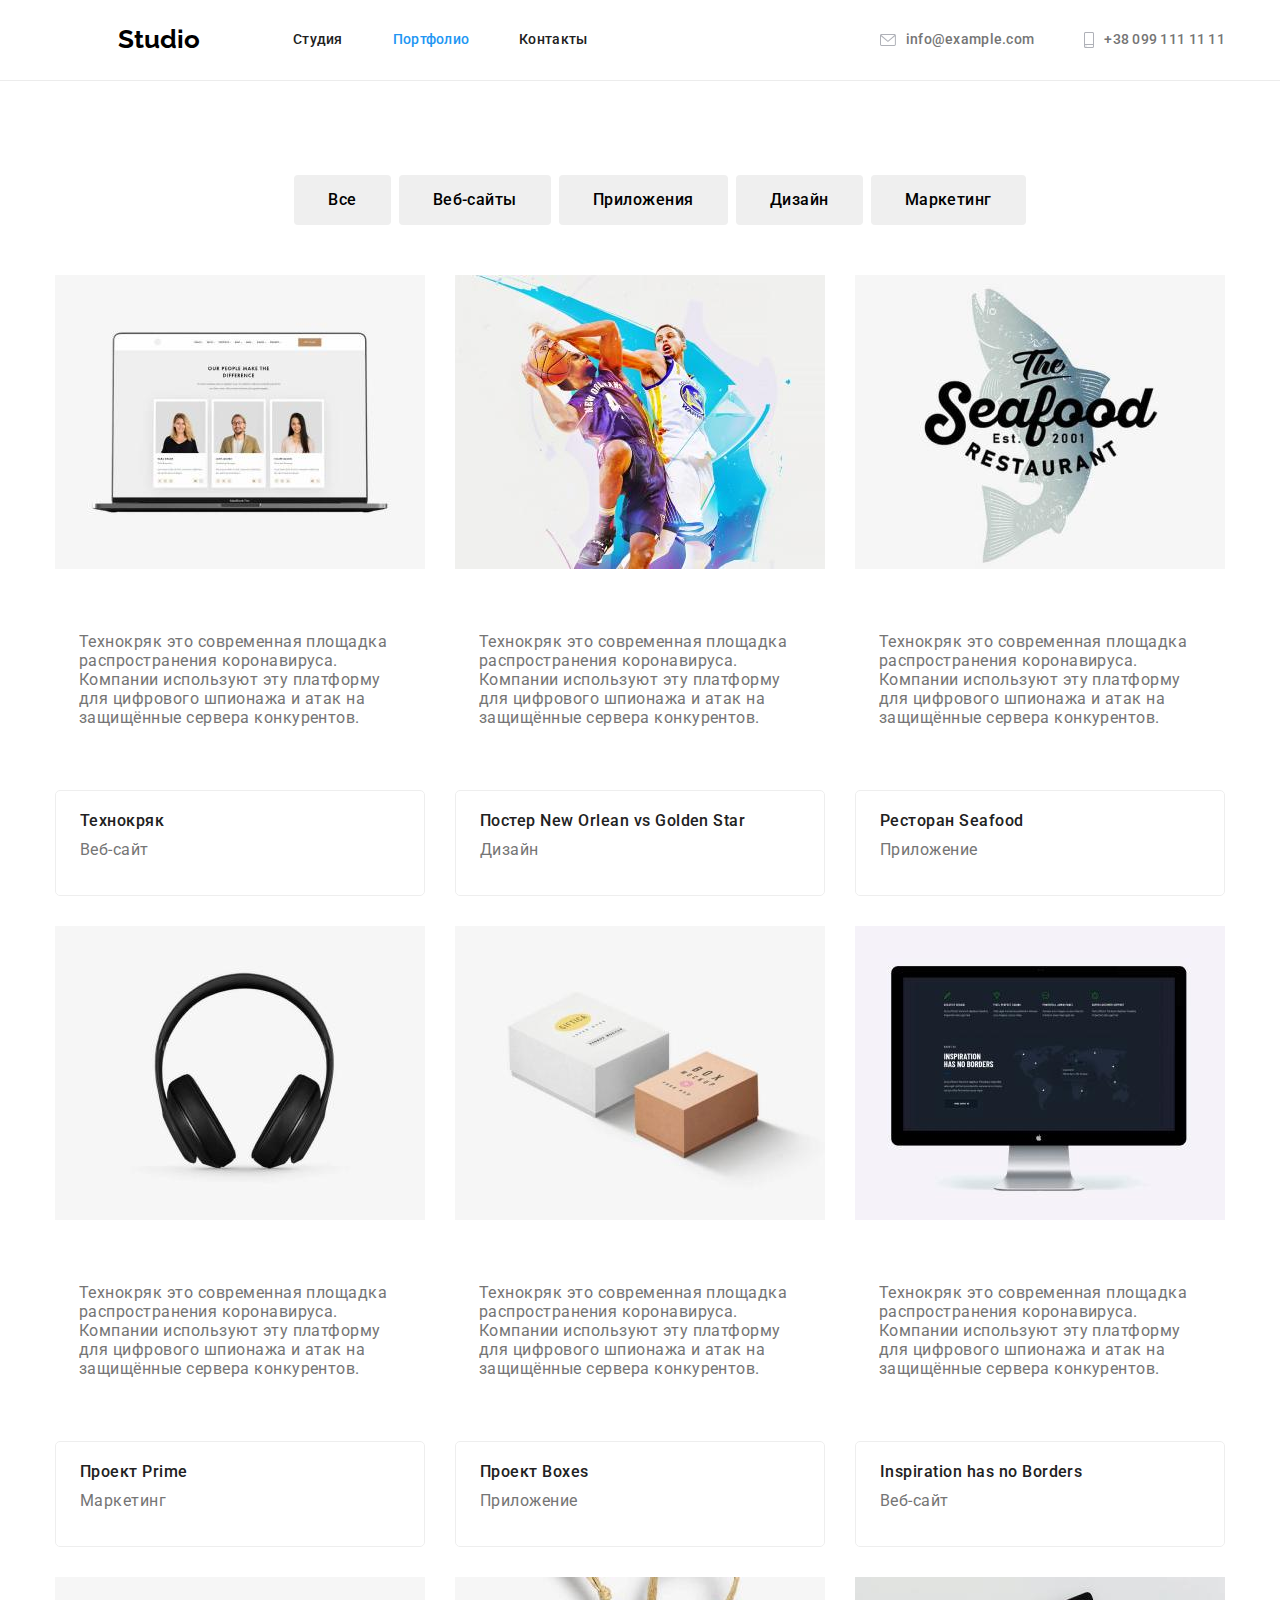
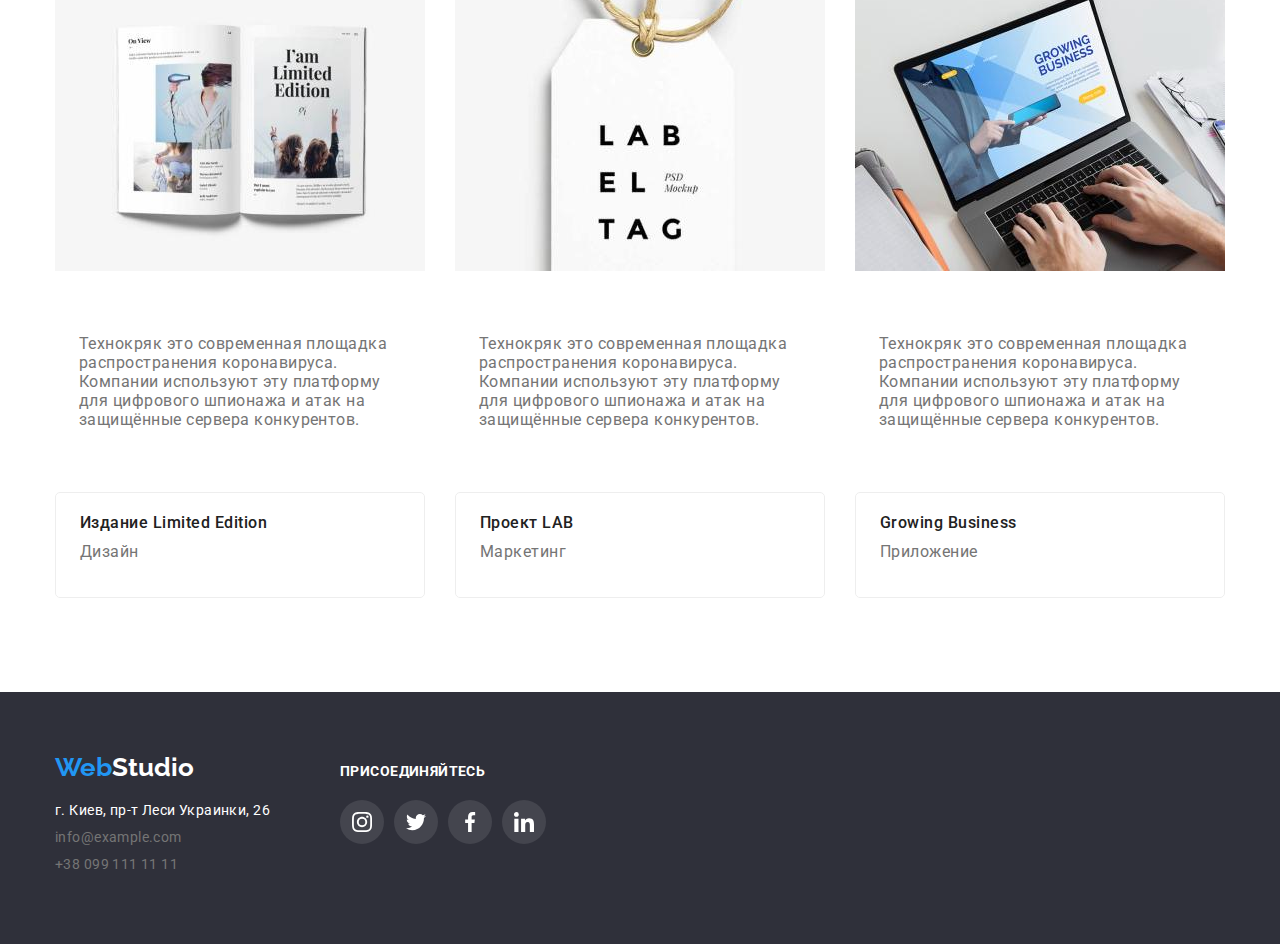
==== portfolio.html @ cd39ef62 "modal" ====
<!DOCTYPE html>
<html lang="en">
<head>
    <meta charset="UTF-8">
    <meta http-equiv="X-UA-Compatible" content="IE=edge">
    <meta name="viewport" content="width=device-width, initial-scale=1.0">
    <title>portfolio</title>
    <link href="https://fonts.googleapis.com/css2?family=Raleway:wght@700&family=Roboto:wght@400;500;700;900&display=swap"
 rel="stylesheet">
    <link rel="stylesheet" href="https://cdnjs.cloudflare.com/ajax/libs/modern-normalize/1.0.0/modern-normalize.min.css">
    <link rel="stylesheet" href="css/style.css">
</head>
<body>
    <!--шапка сторінки-->
    <header>
        <div class="container logo-nav">
            <a class="logo" href="index.html">Web <span class="logo-header">Studio</span></a>
            <!--навігація на інші сторінки-->
            <div class="nav header">
                <ul class="site-nav">
                    <li class="item"><a href="index.html" class="link-nav">Студия</a></li>
                    <li class="item"><a href="portfolio.html" class="link-nav current">Портфолио</a></li>
                    <li class="item"><a href="Контакты" class="link-nav">Контакты</a></li>
                </ul>
            </div>
            <div class="contact-header">
                <ul class="site-nav contact-header">
                    <li class="item-contact"><a class="link-contact" href="mailto:info@example.com">
                            <svg class="icon-envelope" width="16" height="12">
                                <use class="envelope" href="./images/icons.svg#icon-envelope"></use>
                            </svg>
                            info@example.com</a></li>
                    <li class="item-contact"><a class="link-contact" href="tel:+380991111111">
                            <svg class="icon-smartphone" width="10" height="16">
                                <use href="./images/icons.svg#icon-smartphone"></use>
                            </svg>+38 099 111 11 11</a></li>
                </ul>
            </div>
        </div>
    </header>

    <main >
        <section class="section">
            <div class="container">
                <h1 hidden>портфолио</h1>
                <ul class="portfolio-button">
                    <li class="item-button"> <button type="button" class="element">Все</button></li>
                    <li class="item-button"> <button type="button" class="element">Веб-сайты</button></li>
                    <li class="item-button"> <button type="button" class="element">Приложения</button></li>
                    <li class="item-button"> <button type="button" class="element">Дизайн</button></li>
                    <li class="item-button"> <button type="button" class="element">Маркетинг</button></li>
                </ul>
                
                <h2 hidden>галерея</h2>
                <ul class="gallery">
                    <li class="gallery-item">
                        <a class="gallery-item-link" href="">
                            <img src="images/portfolio/1.jpg" alt="ноутбук на котором изображены люди" width="370">
                            <div class="gallery-overlay">
                                <p class="gallery-item-text">Технокряк это современная площадка распространения коронавируса. Компании используют
                                    эту платформу для цифрового
                                    шпионажа и атак на защищённые серверa конкурентов.</p>
                            </div>
                            <div class="portfolio-card">
                                <h3 class="card-element">Технокряк</h3>
                                <p>Веб-сайт</p>
                            </div>
                        </a>
                    </li>
                    <li class="gallery-item">
                        <a class="gallery-item-link" href="">
                            <img src="images/portfolio/2.jpg" alt="мужчины и баскетбольный мяч" width="370">
                            <div class="gallery-overlay">
                                <p class="gallery-item-text">Технокряк это современная площадка распространения коронавируса. Компании используют
                                    эту платформу для цифрового
                                    шпионажа и атак на защищённые серверa конкурентов.</p>
                            </div>
                            <div class="portfolio-card">
                                <h3 class="card-element"> Постер New Orlean vs Golden Star</h3>
                                <p>Дизайн </p>
                            </div>
                        </a>
                    </li>
                    <li class="gallery-item">
                        <a class="gallery-item-link" href="">
                            <img src="images/portfolio/3.jpg" alt="рыба и название ресторана" width="370">
                            <div class="gallery-overlay">
                                <p class="gallery-item-text">Технокряк это современная площадка распространения коронавируса. Компании используют
                                    эту платформу для цифрового
                                    шпионажа и атак на защищённые серверa конкурентов.</p>
                            </div>
                            <div class="portfolio-card">
                                <h3 class="card-element"> Ресторан Seafood</h3>
                                <p>Приложение</p>
                            </div>
                        </a>
                    </li>
                    <li class="gallery-item">
                        <a class="gallery-item-link" href="">
                            <img src="images/portfolio/4.jpg" alt="наушники черного цвета" width="370">
                            <div class="gallery-overlay">
                                <p class="gallery-item-text">Технокряк это современная площадка распространения коронавируса. Компании используют
                                    эту платформу для цифрового
                                    шпионажа и атак на защищённые серверa конкурентов.</p>
                            </div>
                            <div class="portfolio-card">
                                <h3 class="card-element"> Проект Prime</h3>
                                <p> Маркетинг</p>
                            </div>
                        </a>
                    </li>
                    <li class="gallery-item">
                        <a class="gallery-item-link" href="">
                            <img src="images/portfolio/5.jpg" alt="две коробки, черного и коричневого цвета" width="370">
                            <div class="gallery-overlay">
                                <p class="gallery-item-text">Технокряк это современная площадка распространения коронавируса. Компании используют
                                    эту платформу для цифрового
                                    шпионажа и атак на защищённые серверa конкурентов.</p>
                            </div>
                            <div class="portfolio-card">
                                <h3 class="card-element"> Проект Boxes</h3>
                                <p> Приложение</p>
                            </div>
                        </a>
                    </li>
                    <li class="gallery-item">
                        <a class="gallery-item-link" href="">
                            <img src="images/portfolio/6.jpg" alt="монитор компютера черного цвета" width="370">
                            <div class="gallery-overlay">
                                <p class="gallery-item-text">Технокряк это современная площадка распространения коронавируса. Компании используют
                                    эту платформу для цифрового
                                    шпионажа и атак на защищённые серверa конкурентов.</p>
                            </div>
                            <div class="portfolio-card">
                                <h3 class="card-element"> Inspiration has no Borders</h3>
                                <p> Веб-сайт</p>
                            </div>
                        </a>
                    </li>
                    <li class="gallery-item">
                        <a class="gallery-item-link" href="">
                            <img src="images/portfolio/7.jpg" alt="журнал в раскрытом виде" width="370">
                            <div class="gallery-overlay">
                                <p class="gallery-item-text">Технокряк это современная площадка распространения коронавируса. Компании используют
                                    эту платформу для цифрового
                                    шпионажа и атак на защищённые серверa конкурентов.</p>
                            </div>
                            <div class="portfolio-card">
                                <h3 class="card-element"> Издание Limited Edition</h3>
                                <p> Дизайн</p>
                            </div>
                        </a>
                    </li>
                    <li class="gallery-item">
                        <a class="gallery-item-link" href="">
                            <img src="images/portfolio/8.jpg" alt="бирка белого цвета с черной надписью" width="370">
                            <div class="gallery-overlay">
                                <p class="gallery-item-text">Технокряк это современная площадка распространения коронавируса. Компании используют
                                    эту платформу для цифрового
                                    шпионажа и атак на защищённые серверa конкурентов.</p>
                            </div>
                            <div class="portfolio-card">
                                <h3 class="card-element">Проект LAB </h3>
                                <p> Маркетинг</p>
                            </div>
                        </a>
                    </li>
                    <li class="gallery-item">
                        <a class="gallery-item-link" href="">
                            <img src="images/portfolio/9.jpg" alt="ноутбук на котором работает человек" width="370">
                            <div class="gallery-overlay">
                                <p class="gallery-item-text">Технокряк это современная площадка распространения коронавируса. Компании используют
                                    эту платформу для цифрового
                                    шпионажа и атак на защищённые серверa конкурентов.</p>
                            </div>
                            <div class="portfolio-card">
                                <h3 class="card-element">Growing Business</h3>
                                <p>Приложение</p>
                            </div>
                        </a>
                    </li>
                </ul>
                
            </div>
            
        </section>
        
    </main>


    <!--підвал-->
        <footer>
            <div class="container footer">
                <div class="card-footer">
                    <a class="logo-basement" href="index.html">Web<span class="logo-footer">Studio</span></a>
                    <address class="site-nav">
                        <div class="adress">
                            <p class="link-footer link-adress">г. Киев, пр-т Леси Украинки, 26</p>
                            <ul class="footer-contact">
                                <li class="contact"><a class="link-footer" href="mailto:info@example.com">info@example.com</a></li>
                                <li class="contact"><a class="link-footer" href="tel:+380991111111">+38 099 111 11 11</a></li>
                            </ul>
                        </div>
                
                    </address>
                </div>
        
                <div class="social">
                    <p class="footer-list">Присоединяйтесь</p>
                    <ul class="social-icons-footer">
                        <li class="social-icons-footer">
                            <a href="" class="social-icons-link-footer" target="_blank" rel="noopener noreferrer">
                                <svg class="icon-footer">
                                    <use href="./images/icons.svg#icon-instagram"></use>
                                </svg>
                            </a>
                        </li>
                        <li class="social-icons-footer">
                            <a href="" class="social-icons-link-footer" target="_blank" rel="noopener noreferrer">
                                <svg class="icon-footer">
                                    <use href="./images/icons.svg#icon-twitter"></use>
                                </svg>
                            </a>
                        </li>
                        <li class="social-icons-footer">
                            <a href="" class="social-icons-link-footer" target="_blank" rel="noopener noreferrer">
                                <svg class="icon-footer">
                                    <use href="./images/icons.svg#icon-facebook"></use>
                                </svg>
                            </a>
                        </li>
                        <li class="social-icons-footer">
                            <a href="" class="social-icons-link-footer" target="_blank" rel="noopener noreferrer">
                                <svg class="icon-footer">
                                    <use href="./images/icons.svg#icon-linkedin"></use>
                                </svg>
                            </a>
                        </li>
                    </ul>
                </div>
            </div>
        </footer>
</body>
</html>
---- css/style.css ----
:root {
  --text-color: #757575;
  --logo-color: #2196f3;
  --list-color: #ffffff;
  --title-color: #2f303a;
  --peculiarity-color: #212121;
  --user-color: #f5f4fa;

  --animation:250ms;

  --time-transition: cubic-bezier(0.4, 0, 0.2, 1);
}
*,
*::before,
*::after {
  box-sizing: border-box;
}
body {
  background: var(--list-color);
  font-family: Roboto, sans-serif;
}
.container {
  width: 1200px;
  padding-left: 15px;
  padding-right: 15px;
  margin-left: auto;
  margin-right: auto;
}
header {
  border-bottom: 1px solid#ECECEC;
}
.logo-nav {
  display: flex;
}
.logo {
  padding-top: 24px;
  padding-bottom: 25px;
  width: 145px;
  font-weight: bold;
  font-size: 26px;
  line-height: 1.19;
  font-family: Raleway;
  color: var(--list-color);
}
.logo-basement {
  display: inline-block;
  margin-bottom:  20px;
  width: 145px;
  font-weight: bold;
  font-size: 26px;
  line-height: 1.19;
  font-family: Raleway;
}
.logo-footer {
  color: var(--list-color);
}
.logo-header {
  color: #000;
}
/*навигация по сайту*/
a {
  text-decoration: none;
  color:var(--logo-color);
  
}
a:active,
a:visited {
  color: var(--logo-color, #2196f3);
}
.nav {
  display: inline-flex;
  flex-direction: row;
}
.link-nav .current::after {
  content: '';
  position: absolute;
  bottom: 0;
  left: 0;

  width: 100%;
  height: 4px;
  background-color: var(--logo-color);
  border-radius: 2px;
}
.icon-envelope, .icon-smartphone{
  display: inline-flex;
  fill: #AFB1B8; 
}
.link-contact .icon-envelope{
  width: 16px;
  height: 12px;
}
.contact-header{
  display: inline-flex;
  justify-self: flex-end;
  margin-left: auto;
  
}
.link-contact:hover .icon-envelope,
.link-contact:focus .icon-envelope{
  fill: var(--logo-color);
}
.link-contact:hover .icon-smartphone,
.link-contact:focus .icon-smartphone {
  fill: var(--logo-color);
}
.link-contact{
  transition: var(--animation);
  transition: cubic-bezier(0.4, 0, 0.2, 1);
}

.item-contact .icon-envelope{
  align-items: center; 
}
.item-contact:not(:last-child){

}
.link-contact .icon-envelope{
  margin-right: 10px;
}
.link-contact .icon-smartphone{
  margin-right: 10px;
}
.iten-contact{
  display: flex;
  margin-left: auto;
}
.site-nav {
  display: flex;
  flex-direction: row;
  align-items: center;
  padding-left: 0;
  margin-left: auto;
  margin-right: auto;
}
.site-nav .contact:not(:last-child) {
  margin-right: 50px;
}
.site-nav .item-contact {
  justify-content: flex-end;
  margin-left: auto;
}
.site-nav .item:not(:last-child) {
  margin-right: 50px;
}
.site-nav .item:first-child {
  margin-left: 93px;
}
.site-nav .item-contact:not(:last-child) {
  margin-right: 50px;
  /*margin-left: 290px;*/
  margin-left: auto;
}
.contact:not(:last-child){
  margin-right: 50px;
  margin-left: auto;
  
}
.contact-header{
  float: right;
}
.site-nav .link-nav,
.link-contact {
  display: flex;
  padding-top: 32px;
  padding-bottom: 32px;
  font-style: normal;
  text-decoration: none;
  font-weight: 500;
  font-size: 14px;
  line-height: 1.14;
  letter-spacing: 0.02em;
  align-items: center;
}
.site-nav .link-nav {
  color: var(--peculiarity-color);
}
.site-nav .link-contact {
  color: var(--text-color);
}
.site-nav .link-nav:hover,
.site-nav .link-nav:focus {
  color: var(--logo-color, #2196f3);
}
.site-nav .link-contact:hover,
.site-nav .link-contact:focus {
  color: var(--logo-color, #2196f3);
}
.site-nav .link-nav.current {
  color: var(--logo-color, #2196f3);
}
/*курсор для кнопок и ссылок*/
.pointer {
  cursor: pointer;
  width: 200px;
  /*height: 50px;*/
  left: 700px;
  top: 430px;
}
/*Эффективные решения для вашего бизнеса*/
.main {
  margin-top: 0;
  margin-bottom: 0;
  margin-left: auto;
  margin-right: auto;
  /*width: 1600px;*/
  /*height: 600px;*/
  background: var(--title-color, #2f303a);
  padding: 200px 0;
  text-align: center;
  max-width: 1600px;
  background-image: linear-gradient(
    to right,
   rgba(47, 48, 58, 0.4), 
   rgba(47, 48, 58, 0.4)),
   url(../images/фон.jpg);
  background-position: center;
  background-repeat: no-repeat;
  background-size: cover;
}
.title {
  margin: auto;
  margin-bottom: 30px;
  font-weight: 900;
  font-size: 44px;
  line-height: 1.36;
  color: var(--list-color, white);
  width: 696px;
  height: 120px;
  letter-spacing: 0.06em;
  text-align: center;
  text-transform: uppercase;
}
/* Button */
.stydio-button {
  font-weight: bold;
  font-size: 16px;
  line-height: 1.87;
  letter-spacing: 0.06em;
  color: var(--list-color);
  background-color: var(--logo-color);
  font-family: inherit;
  align-items: center;
  text-align: center;
  white-space: nowrap;
}
.section {
  padding-top: 94px;
  padding-bottom: 94px;
}
.portfolio-button .element {
  flex-direction: column;
  font-weight: 500;
  font-size: 16px;
  line-height: 1.6;
  text-align: center;
  letter-spacing: 0.03em;
  
  transition: color 250ms var(--time-transition),
    background-color 250ms var(--time-transition),
    box-shadow 250ms var(--time-transition);
}
.portfolio-button {
  display: flex;
  justify-content: center;
  margin-left: auto;
  margin-right: auto;  
  margin-bottom: 50px;
}
.portfolio-button .element:not(:last-child) {
  /*display: flex;*/
  margin-right: 8px;
}
.portfolio-button .item-button:not(:last-child) {
  margin-right: 8px;
}
.portfolio-button .element:focus,
.portfolio-button .element:hover {
  background: var(--logo-color);
  border-radius: 4px;
  color: var(--list-color);
  box-shadow: 0px 3px 1px rgba(0, 0, 0, 0.1), 0px 1px 2px rgba(0, 0, 0, 0.08), 0px 2px 2px rgba(0, 0, 0, 0.12);
}
/* Особенности */
.peculiarity-section {
  padding-top: 94px;
  padding-bottom: 94px;
}
.list .list-item:not(:last-child) {
  margin-right: 30px;
}
.list {
  display: flex;
  padding-left: 0;
}
.antena::before {
  content:'';
  display: block;
  height: 120px;
  background-image: url(../images/icon/antenna.svg);
  background-size: 70px;
  background-repeat: no-repeat;
  background-position: center;
  background-color: #F5F4FA;
  margin-bottom: 30px;
}
.clock::before{
  content:'';
  display: block;
  height: 120px;
  background-image: url(../images/icon/clock.svg);
  background-size: 70px;
  background-repeat: no-repeat;
  background-position: center;
  background-color: #F5F4FA;
  margin-bottom: 30px;
}
.diagram::before{
  content:'';
  display: block;
  height: 120px;
  background-image: url(../images/icon/diagram.svg);
  background-size: 70px;
  background-repeat: no-repeat;
  background-position: center;
  background-color: #F5F4FA;
  margin-bottom: 30px;
}
.astronaut::before{
  content:'';
  display: block;
  height: 120px;
  background-image: url(../images/icon/astronaut.svg);
  background-size: 70px;
  background-repeat: no-repeat;
  background-position: center;
  background-color: #F5F4FA;
  margin-bottom: 30px;
}
.peculiarity {
  font-family: Roboto;
  font-style: normal;
  font-weight: bold;
  font-size: 14px;
  line-height: 1.14;
  color: var(--peculiarity-color, #212121);
  text-transform: uppercase;
  margin-bottom: 10px;
  letter-spacing: 0.03em;
}
.about-peculiarity {
  font-style: normal;
  font-weight: normal;
  font-size: 14px;
  line-height: 1.71;
  letter-spacing: 0.03em;
}
.visualization-section {
  padding-bottom: 94px;
}
.visualization {
  display: flex;
  padding-left: 0;
}
.visualization-item {
  position: relative;
  width: 370px;
  height: 294px;
}
.visualization .visualization-item:not(:last-child) {
  margin-right: 30px;
}
.visualization-item-text {
  position: absolute;
  top: 100%;
  transform: translateY(-100%);

  width: 370px;
  height: 70px;
  display: flex;
  align-items: center;
  justify-content: center;

  color: var(--list-color);
  font-weight: bold;
  font-size: 14px;
  line-height: 1.14;
  letter-spacing: 0.03em;
  text-transform: uppercase;

  background-color: rgba(47, 48, 58, 0.8);
}
.user {
  background: var(--user-color, #f5f4fa);
  padding-bottom: 94px;
  padding-top: 94px;
  margin-left: auto;
  margin-right: auto;
}
.studio-card {
  padding: 20px 24px;
  text-align: center;
}
.main-title {
  margin-bottom: 50px;
  font-weight: bold;
  font-size: 36px;
  line-height: 1.17;
  color: var(--peculiarity-color, #212121);
  text-align: center;
  /*width: 1200px;*/
  letter-spacing: 0.03em;
}
.user-block {
  display: flex;
  width: 1200px;
  padding-left: 0;
}
.user-item {
  width: 270px;
  border-radius: 0px 0px 4px 4px;
  border: 2px solid #eeeeee;
  box-shadow: 0px 1px 3px rgba(0, 0, 0, 0.12), 0px 1px 1px rgba(0, 0, 0, 0.14),
    0px 2px 1px rgba(0, 0, 0, 0.2);
  background-color: var(--list-color);
}
.user-block .user-item:not(:last-child) {
  margin-right: 30px;
}
.social-icons .icon {
  width: 20px;
  height: 20px;
  fill: var(--text-color);
}
.social-icons{
  display: inline-flex;
  padding-left: 0;
}
.social-icons-link{
  display: flex;
  justify-content: center;
  align-items: center;
  width: 44px;
  height: 44px;
  border-radius: 50%;
  background-color: #fff;
}
.social-icons-item + .social-icons-item{ 
  margin-left: 10px;
}
.social-icons-link:hover .icon,
.social-icons-link:focus .icon {
fill: var(--list-color);
}
.social-icons-link:hover,
.social-icons-link:focus {
  background-color: var(--logo-color);
}
.social-icons-link .icon{
  fill: #AFB1B8;
}
.client{
  margin-left: auto;
  margin-right: auto;
  display: inline-block;
  
  width: 1600px;
  padding-top: 94px;
  padding-bottom: 94px;
}
.company{
  display: inline-flex;
  padding-left: 0;
}
.company-item{
  margin-top: 30px;
  margin-left: 30px;
  box-sizing: border-box;
  
}
.company-link {
  display: flex;
  justify-content: center;
  align-items: center;
  width: 170px;
  height: 92px;
  border: 1px solid #AFB1B8;
  border-radius: 4px;
  flex-basis: calc((100% - 180px) / 6);

  transition: border 250ms var(--time-transition),
    color 250ms var(--time-transition);
}
.company-link:hover,
.company-link:focus {
  border: 1px solid var(--logo-color);
}
.company-link:hover .company-icon,
.company-link:focus .company-icon {
  fill: var(--logo-color);
}
.company-link .company-icon {
  fill: #AFB1B8;
}
.gallery {
  display: flex;
  flex-wrap: wrap;
  /*justify-content: stretch;*/
  padding-left: 0;
  width: 1200px;
  margin-top: -30px;
  margin-left: -30px;
  
}
.gallery-item-link{
  position: relative;
  overflow: hidden;
  display: block;

}
.gallery-item {
  margin-top: 30px;
  margin-left: 30px;
  width: 370px;
  border-bottom-right-radius: 5px;
  border-bottom-left-radius: 5px;
  cursor: pointer;
  background-color: var(--list-color);
  flex-basis: calc((100% - 3 * 30px) / 3);

  transition: box-shadow 250ms var(--time-transition);
}
.gallery-item:hover {
  box-shadow: 0px 1px 1px rgba(0, 0, 0, 0.12), 0px 4px 4px rgba(0, 0, 0, 0.06),
    1px 4px 6px rgba(0, 0, 0, 0.16);
}
.gallery .gallery-item-link:focus {
  box-shadow: 0px 1px 1px rgba(0, 0, 0, 0.12), 0px 4px 4px rgba(0, 0, 0, 0.06),
    1px 4px 6px rgba(0, 0, 0, 0.16);
  
}
.gallery-item:hover .gallery-overlay,
.gallery-item:focus .gallery-overlay {
  transform: translateY(0);
}

 /*.gallery-item .gallery-item-link:focus{
  box-shadow: 0px 1px 1px rgba(0, 0, 0, 0.12), 0px 4px 4px rgba(0, 0, 0, 0.06),
    1px 4px 6px rgba(0, 0, 0, 0.16);
}
.gallery-item:focus{
  box-shadow: 0px 1px 1px rgba(0, 0, 0, 0.12), 0px 4px 4px rgba(0, 0, 0, 0.06),
    1px 4px 6px rgba(0, 0, 0, 0.16);*/
}
.gallery-overlay {
  position: absolute;
  bottom: 0;

  width: 100%;
  height: 100%;

  color: var(--primary-bgc);
  font-size: 18px;
  line-height: 1.56;

  background-color: rgba(33, 150, 243, 0.9);
  transform: translateY(100%);

  transition: transform 250ms var(--time-transition);
}
.gallery-item-text {
  margin: 0;
  padding-left: 24px;
  padding-right: 24px;
  padding-top: 63px;
  padding-bottom: 63px;
}

.portfolio-card {
  border: 1px solid #eeeeee;
  border-radius: 5px;
  padding: 20px 24px;
}

/*.gallery-item:nth-child(3n) {
  margin-right: 0;*/
}
/*.gallery-item:nth-last-child(-n + 3) {
  margin-bottom: 0;
}*/
/*.gallery-item:nth-child(3n) {
  margin-right: 0;*/
}
.card-element {
  font-weight: bold;
  font-size: 18px;
  line-height: 2;
  letter-spacing: 0.06em;
}
.adress {
  margin-right: 70px;
}
.social-icons-footer .icon-footer{
  width: 20px;
  height: 20px;
  fill: var(--list-color);
}
.social-icons-footer{
  display: inline-flex;
  padding-left: 0;
  width: 206px;
  height: 44px;
  
}
.social-icons-link-footer{
  display: flex;
  justify-content: center;
  align-items: center;
  width: 44px;
  height: 44px;
  border-radius: 50%;
  background-color: rgba(255, 255, 255, 0.1);

   transition: background-color 250ms var(--time-transition);
}
.social-icons-footer + .social-icons-footer{ 
  margin-left: 10px;
  
}
.social-icons-link-footer:hover,
.social-icons-link-footer:focus {
  background-color: var(--logo-color);
}
.site-nav .link-footer {
  margin-bottom: 9px;
  font-style: normal;
  text-decoration: none;
  font-size: 14px;
  line-height: 1.14;
  color: var(--text-color);
  letter-spacing: 0.03em;
}
.site-nav .link-footer:hover,
.site-nav .link-footer:focus {
  color: var(--logo-color);
}
.sosial{
  width: 206px;
  height: 80px;
  display: inline-flex;
  flex-basis: calc((50% - 45px) / 2);
  
}
.card-footer{
  flex-basis: calc((50% - 45px) / 2);
  display: block;
}
.footer{
  display: flex;
 
  flex-direction: row;
  align-items: baseline;
}
.footer .sosial, .card-footer {
  
}
.footer-list{
  text-transform: uppercase;
  color: var(--list-color);
  font-weight: bold;
  font-size: 14px;
  line-height: 1.14;
  letter-spacing: 0.03em;
  margin-bottom: 20px;
  
}
.adress .link-adress {
  color: var(--list-color);
   white-space: nowrap;
}
.footer-contact {
  padding-left: 0;
}
.footer-contact .contact {
  margin-bottom: 9px;
}

img {
  display: block;
  width: 100%;
  height: auto;
}
h1 {
  margin-bottom: 0;
  text-align: center;
}
h2 {
  margin-top: 0;
  margin-bottom: 0;
}
h3 {
  margin-top: 0;
  margin-bottom: 10px;
  font-weight: 500;
  font-size: 16px;
  line-height: 1.19;
  color: var(--peculiarity-color, #212121);
  /*text-align: center;*/
  letter-spacing: 0.03em;
}
button {
  border-color: transparent;
  margin-top: 0;
  margin-bottom: 0;
  padding: 10px 32px;
  border-radius: 4px;
  text-align: center;
}
p {
  margin-top: 0;
  margin-bottom: 16px;
  font-weight: normal;
  font-size: 16px;
  line-height: 1.19;
  color: var(--text-color, #757575);
  /*text-align: center;*/
  letter-spacing: 0.03em;
}
address {
  font-style: normal;

}
ul {
  margin-top: 0;
  margin-bottom: 0;
  list-style: none;
  color: var(--peculiarity-color, #212121);
}

footer {
  padding-top: 60px;
  padding-bottom: 60px;
  margin-top: 0;
  background: var(--title-color, #2f303a);
  height: 252px;
  
}
.backdrop {
  position: fixed;
  top: 0;
  left: 0;
  width: 100%;
  height: 100%;
  background-color: rgba(0, 0, 0, 0.2);

  opacity: 1;
  transition: opacity 250ms var(--time-transition);
}

.is-hidden {
  opacity: 0;
  pointer-events: none;
}

.is-hidden .modal {
  transform: translate(-50%, -50%) scale(0);
}
.modal {
  position: fixed;
  width: 528px;
  height: 581px;
  top: 50%;
  left: 50%;

  background-color: var(--primary-bgc);
  box-shadow: 0px 1px 3px rgba(0, 0, 0, 0.12), 0px 1px 1px rgba(0, 0, 0, 0.14),
    0px 2px 1px rgba(0, 0, 0, 0.2);
  border-radius: 4px;

  transform: translate(-50%, -50%) scale(1);
  transition: transform 250ms var(--time-transition);
}
.close-icon {
  position: absolute;
  top: 50%;
  left: 50%;
  transform: translate(-50%, -50%);
}
.modal-close-btn {
  position: absolute;
  width: 30px;
  height: 30px;
  right: 8px;
  top: 8px;
  cursor: pointer;
  background-color: var(--primary-bgc);
  box-sizing: border-box;
  border: 1px solid rgba(0, 0, 0, 0.1);
  border-radius: 50%;
}
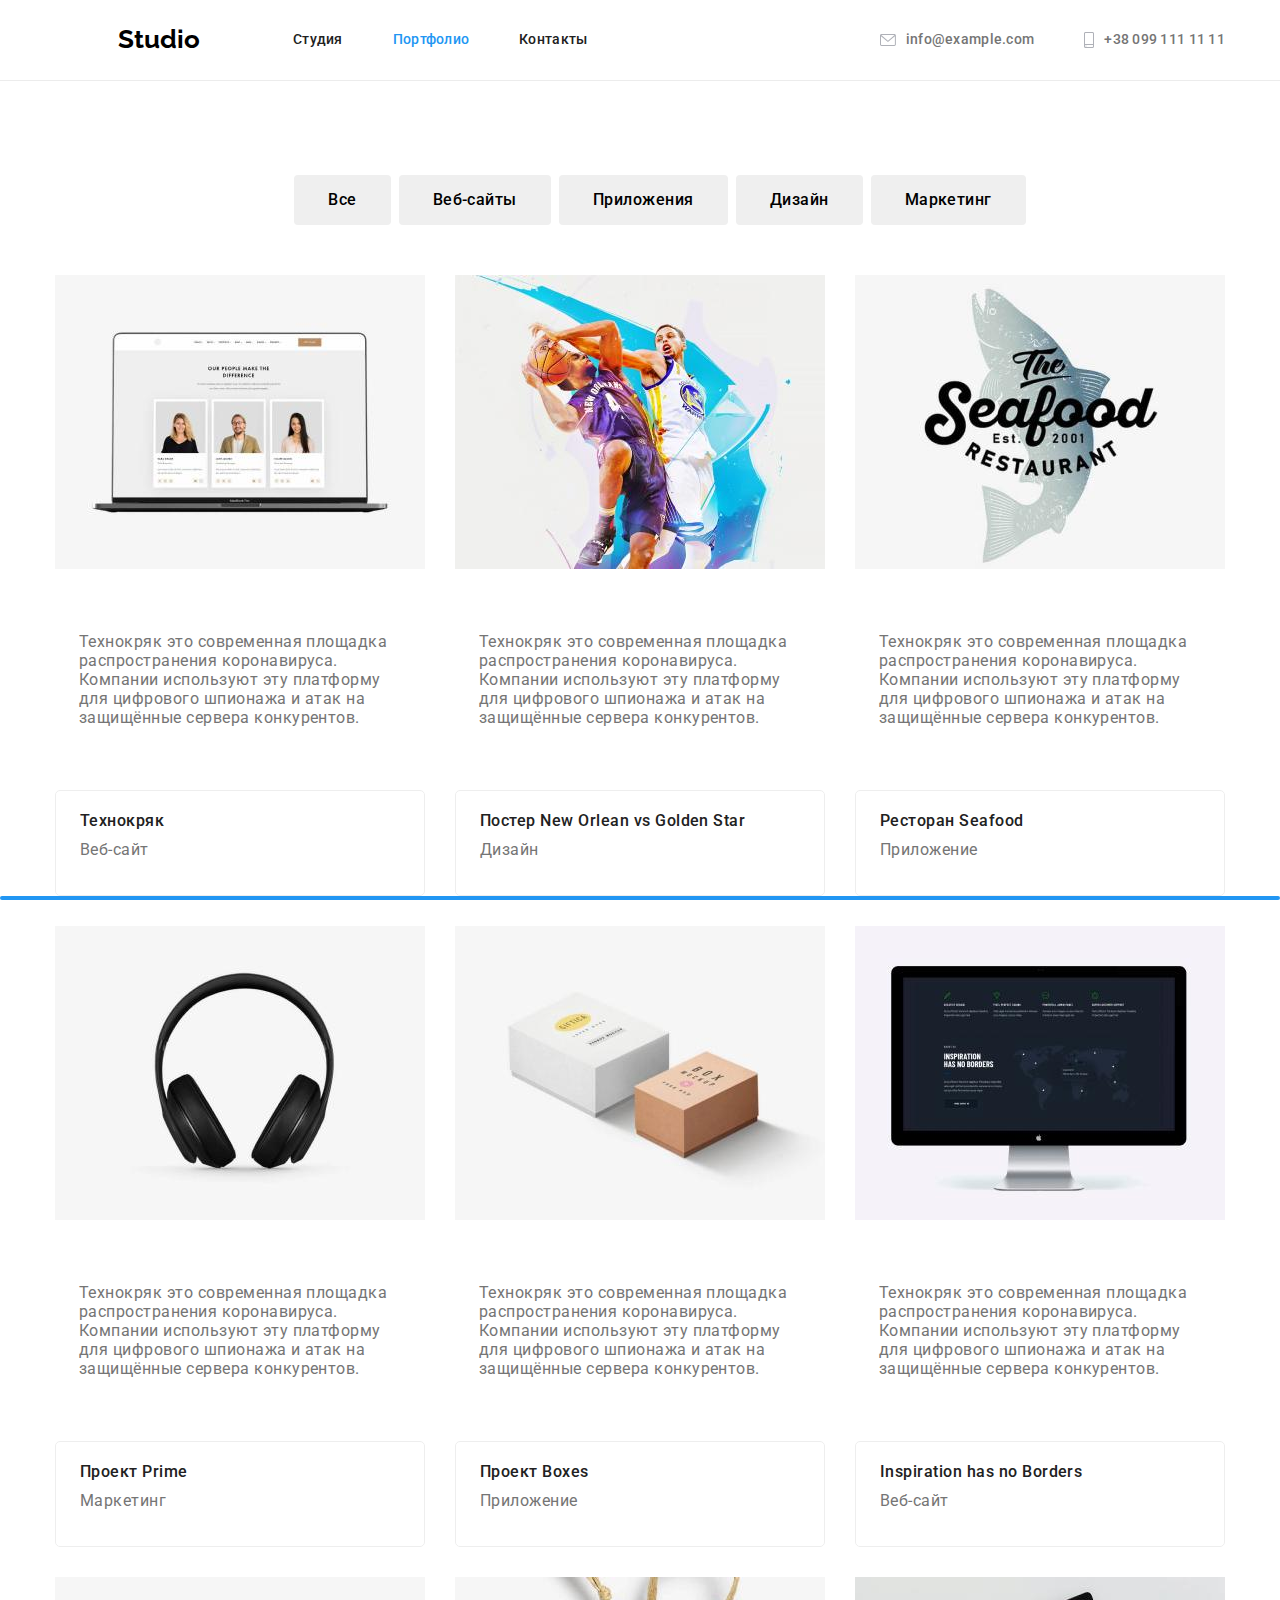
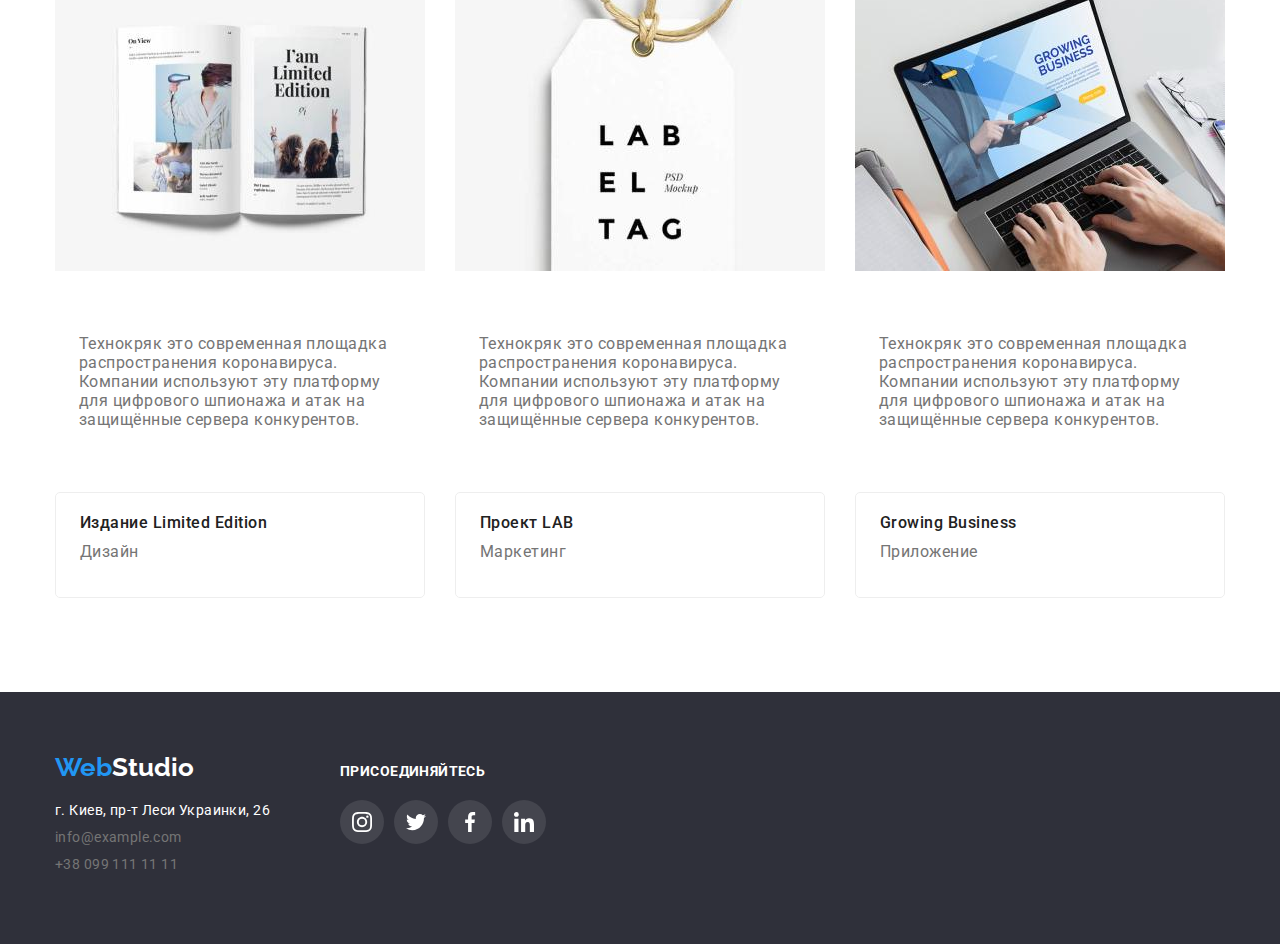
==== commit f12d6d48: "1" ====
--- a/portfolio.html
+++ b/portfolio.html
@@ -18,9 +18,9 @@
             <!--навігація на інші сторінки-->
             <div class="nav header">
                 <ul class="site-nav">
-                    <li class="item"><a href="index.html" class="link-nav">Студия</a></li>
-                    <li class="item"><a href="portfolio.html" class="link-nav current">Портфолио</a></li>
-                    <li class="item"><a href="Контакты" class="link-nav">Контакты</a></li>
+                    <li class="item"><a href="index.html" class="link-nav link">Студия</a></li>
+                    <li class="item"><a href="portfolio.html" class="link-nav link current">Портфолио</a></li>
+                    <li class="item"><a href="Контакты" class="link-nav link ">Контакты</a></li>
                 </ul>
             </div>
             <div class="contact-header">
--- a/css/style.css
+++ b/css/style.css
@@ -71,7 +71,7 @@
   display: inline-flex;
   flex-direction: row;
 }
-.link-nav .current::after {
+.link-nav.current::after {
   content: '';
   position: absolute;
   bottom: 0;
@@ -82,6 +82,10 @@
   background-color: var(--logo-color);
   border-radius: 2px;
 }
+.link {
+  transition: color 250ms var(--time-transition);
+}
+
 .icon-envelope, .icon-smartphone{
   display: inline-flex;
   fill: #AFB1B8; 
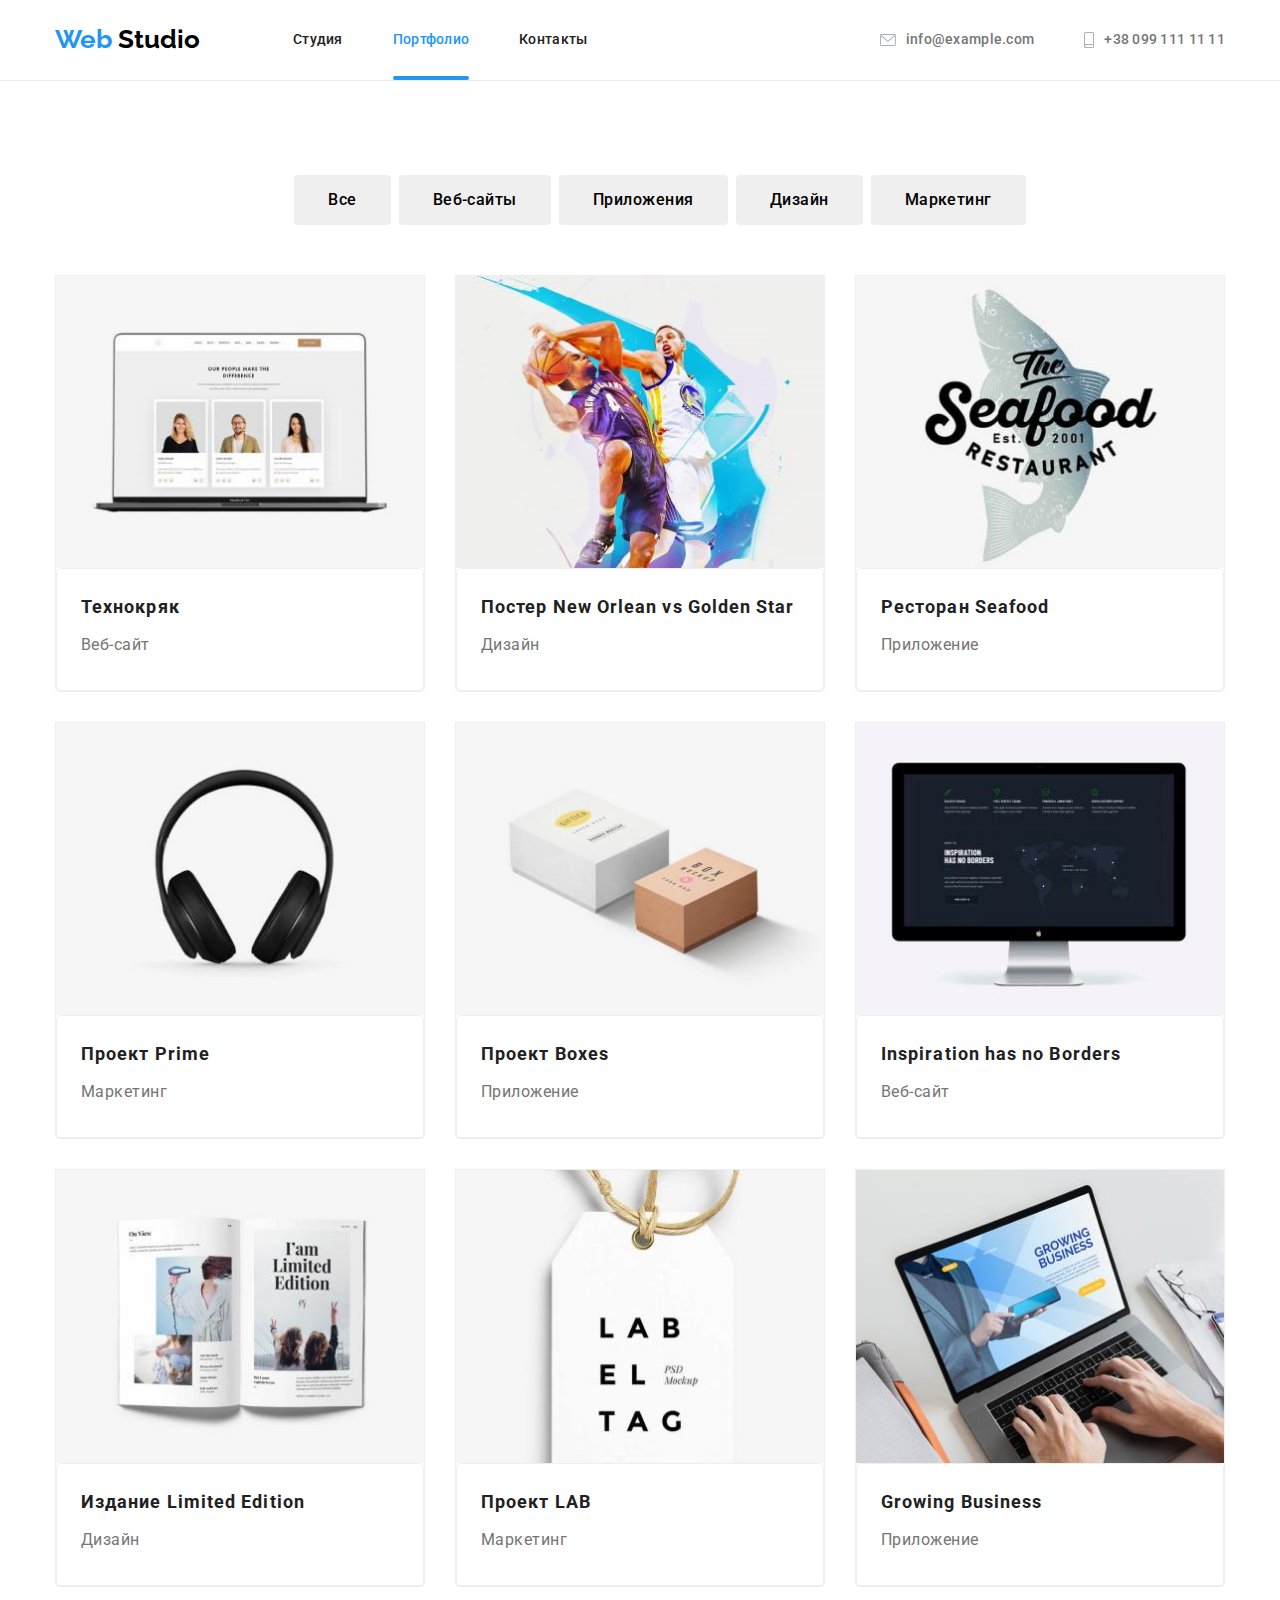
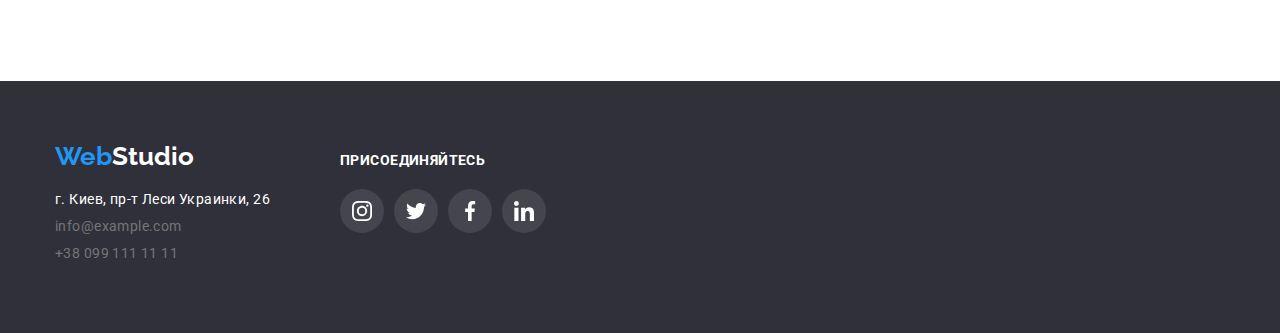
==== commit 85dcb994: "animation" ====
--- a/portfolio.html
+++ b/portfolio.html
@@ -55,9 +55,10 @@
                 <ul class="gallery">
                     <li class="gallery-item">
                         <a class="gallery-item-link" href="">
-                            <img src="images/portfolio/1.jpg" alt="ноутбук на котором изображены люди" width="370">
-                            <div class="gallery-overlay">
-                                <p class="gallery-item-text">Технокряк это современная площадка распространения коронавируса. Компании используют
+                            <div class="gallery-item-text">
+                                <img  src="images/portfolio/1.jpg" alt="ноутбук на котором изображены люди" width="370">
+                            
+                                <p class="gallery-overlay">Технокряк это современная площадка распространения коронавируса. Компании используют
                                     эту платформу для цифрового
                                     шпионажа и атак на защищённые серверa конкурентов.</p>
                             </div>
@@ -69,9 +70,10 @@
                     </li>
                     <li class="gallery-item">
                         <a class="gallery-item-link" href="">
-                            <img src="images/portfolio/2.jpg" alt="мужчины и баскетбольный мяч" width="370">
-                            <div class="gallery-overlay">
-                                <p class="gallery-item-text">Технокряк это современная площадка распространения коронавируса. Компании используют
+                            <div class="gallery-item-text">
+                                <img src="images/portfolio/2.jpg" alt="мужчины и баскетбольный мяч" width="370">
+                           
+                                <p class="gallery-overlay">Технокряк это современная площадка распространения коронавируса. Компании используют
                                     эту платформу для цифрового
                                     шпионажа и атак на защищённые серверa конкурентов.</p>
                             </div>
@@ -83,9 +85,10 @@
                     </li>
                     <li class="gallery-item">
                         <a class="gallery-item-link" href="">
-                            <img src="images/portfolio/3.jpg" alt="рыба и название ресторана" width="370">
-                            <div class="gallery-overlay">
-                                <p class="gallery-item-text">Технокряк это современная площадка распространения коронавируса. Компании используют
+                            <div class="gallery-item-text">
+                                <img src="images/portfolio/3.jpg" alt="рыба и название ресторана" width="370">
+                            
+                                <p class="gallery-overlay">Технокряк это современная площадка распространения коронавируса. Компании используют
                                     эту платформу для цифрового
                                     шпионажа и атак на защищённые серверa конкурентов.</p>
                             </div>
@@ -97,9 +100,10 @@
                     </li>
                     <li class="gallery-item">
                         <a class="gallery-item-link" href="">
-                            <img src="images/portfolio/4.jpg" alt="наушники черного цвета" width="370">
-                            <div class="gallery-overlay">
-                                <p class="gallery-item-text">Технокряк это современная площадка распространения коронавируса. Компании используют
+                            <div class="gallery-item-text">
+                                <img src="images/portfolio/4.jpg" alt="наушники черного цвета" width="370">
+                            
+                                <p class="gallery-overlay">Технокряк это современная площадка распространения коронавируса. Компании используют
                                     эту платформу для цифрового
                                     шпионажа и атак на защищённые серверa конкурентов.</p>
                             </div>
@@ -111,9 +115,10 @@
                     </li>
                     <li class="gallery-item">
                         <a class="gallery-item-link" href="">
-                            <img src="images/portfolio/5.jpg" alt="две коробки, черного и коричневого цвета" width="370">
-                            <div class="gallery-overlay">
-                                <p class="gallery-item-text">Технокряк это современная площадка распространения коронавируса. Компании используют
+                            <div class="gallery-item-text">
+                                <img src="images/portfolio/5.jpg" alt="две коробки, черного и коричневого цвета" width="370">
+                            
+                                <p class="gallery-overlay">Технокряк это современная площадка распространения коронавируса. Компании используют
                                     эту платформу для цифрового
                                     шпионажа и атак на защищённые серверa конкурентов.</p>
                             </div>
@@ -125,9 +130,10 @@
                     </li>
                     <li class="gallery-item">
                         <a class="gallery-item-link" href="">
-                            <img src="images/portfolio/6.jpg" alt="монитор компютера черного цвета" width="370">
-                            <div class="gallery-overlay">
-                                <p class="gallery-item-text">Технокряк это современная площадка распространения коронавируса. Компании используют
+                            <div class="gallery-item-text">
+                                <img src="images/portfolio/6.jpg" alt="монитор компютера черного цвета" width="370">
+                            
+                                <p class="gallery-overlay">Технокряк это современная площадка распространения коронавируса. Компании используют
                                     эту платформу для цифрового
                                     шпионажа и атак на защищённые серверa конкурентов.</p>
                             </div>
@@ -139,9 +145,10 @@
                     </li>
                     <li class="gallery-item">
                         <a class="gallery-item-link" href="">
-                            <img src="images/portfolio/7.jpg" alt="журнал в раскрытом виде" width="370">
-                            <div class="gallery-overlay">
-                                <p class="gallery-item-text">Технокряк это современная площадка распространения коронавируса. Компании используют
+                            <div class="gallery-item-text">
+                                <img src="images/portfolio/7.jpg" alt="журнал в раскрытом виде" width="370">
+                            
+                                <p class="gallery-overlay">Технокряк это современная площадка распространения коронавируса. Компании используют
                                     эту платформу для цифрового
                                     шпионажа и атак на защищённые серверa конкурентов.</p>
                             </div>
@@ -153,9 +160,10 @@
                     </li>
                     <li class="gallery-item">
                         <a class="gallery-item-link" href="">
-                            <img src="images/portfolio/8.jpg" alt="бирка белого цвета с черной надписью" width="370">
-                            <div class="gallery-overlay">
-                                <p class="gallery-item-text">Технокряк это современная площадка распространения коронавируса. Компании используют
+                            <div class="gallery-item-text">
+                                <img src="images/portfolio/8.jpg" alt="бирка белого цвета с черной надписью" width="370">
+                            
+                                <p class="gallery-overlay">Технокряк это современная площадка распространения коронавируса. Компании используют
                                     эту платформу для цифрового
                                     шпионажа и атак на защищённые серверa конкурентов.</p>
                             </div>
@@ -167,9 +175,10 @@
                     </li>
                     <li class="gallery-item">
                         <a class="gallery-item-link" href="">
-                            <img src="images/portfolio/9.jpg" alt="ноутбук на котором работает человек" width="370">
-                            <div class="gallery-overlay">
-                                <p class="gallery-item-text">Технокряк это современная площадка распространения коронавируса. Компании используют
+                            <div class="gallery-item-text">
+                                <img src="images/portfolio/9.jpg" alt="ноутбук на котором работает человек" width="370">
+                            
+                                <p class="gallery-overlay">Технокряк это современная площадка распространения коронавируса. Компании используют
                                     эту платформу для цифрового
                                     шпионажа и атак на защищённые серверa конкурентов.</p>
                             </div>
--- a/css/style.css
+++ b/css/style.css
@@ -6,7 +6,7 @@
   --peculiarity-color: #212121;
   --user-color: #f5f4fa;
 
-  --animation:250ms;
+  --animation: 250ms ease-in;
 
   --time-transition: cubic-bezier(0.4, 0, 0.2, 1);
 }
@@ -40,11 +40,11 @@
   font-size: 26px;
   line-height: 1.19;
   font-family: Raleway;
-  color: var(--list-color);
+  color: var(--logo-color);
 }
 .logo-basement {
   display: inline-block;
-  margin-bottom:  20px;
+  margin-bottom: 20px;
   width: 145px;
   font-weight: bold;
   font-size: 26px;
@@ -60,8 +60,7 @@
 /*навигация по сайту*/
 a {
   text-decoration: none;
-  color:var(--logo-color);
-  
+  color: var(--logo-color);
 }
 a:active,
 a:visited {
@@ -86,46 +85,43 @@
   transition: color 250ms var(--time-transition);
 }
 
-.icon-envelope, .icon-smartphone{
+.icon-envelope,
+.icon-smartphone {
   display: inline-flex;
-  fill: #AFB1B8; 
-}
-.link-contact .icon-envelope{
+  fill: #afb1b8;
+}
+.link-contact .icon-envelope {
   width: 16px;
   height: 12px;
 }
-.contact-header{
+.contact-header {
   display: inline-flex;
   justify-self: flex-end;
   margin-left: auto;
-  
 }
 .link-contact:hover .icon-envelope,
-.link-contact:focus .icon-envelope{
+.link-contact:focus .icon-envelope {
   fill: var(--logo-color);
 }
 .link-contact:hover .icon-smartphone,
 .link-contact:focus .icon-smartphone {
   fill: var(--logo-color);
 }
-.link-contact{
+.link-contact {
   transition: var(--animation);
   transition: cubic-bezier(0.4, 0, 0.2, 1);
 }
 
-.item-contact .icon-envelope{
-  align-items: center; 
-}
-.item-contact:not(:last-child){
-
-}
-.link-contact .icon-envelope{
+.item-contact .icon-envelope {
+  align-items: center;
+}
+.link-contact .icon-envelope {
   margin-right: 10px;
 }
-.link-contact .icon-smartphone{
+.link-contact .icon-smartphone {
   margin-right: 10px;
 }
-.iten-contact{
+.iten-contact {
   display: flex;
   margin-left: auto;
 }
@@ -146,21 +142,22 @@
 }
 .site-nav .item:not(:last-child) {
   margin-right: 50px;
+  position: relative;
 }
 .site-nav .item:first-child {
   margin-left: 93px;
+  position: relative;
 }
 .site-nav .item-contact:not(:last-child) {
   margin-right: 50px;
   /*margin-left: 290px;*/
   margin-left: auto;
 }
-.contact:not(:last-child){
+.contact:not(:last-child) {
   margin-right: 50px;
   margin-left: auto;
-  
-}
-.contact-header{
+}
+.contact-header {
   float: right;
 }
 .site-nav .link-nav,
@@ -214,10 +211,11 @@
   text-align: center;
   max-width: 1600px;
   background-image: linear-gradient(
-    to right,
-   rgba(47, 48, 58, 0.4), 
-   rgba(47, 48, 58, 0.4)),
-   url(../images/фон.jpg);
+      to right,
+      rgba(47, 48, 58, 0.4),
+      rgba(47, 48, 58, 0.4)
+    ),
+    url(../images/фон.jpg);
   background-position: center;
   background-repeat: no-repeat;
   background-size: cover;
@@ -259,16 +257,14 @@
   line-height: 1.6;
   text-align: center;
   letter-spacing: 0.03em;
-  
-  transition: color 250ms var(--time-transition),
-    background-color 250ms var(--time-transition),
-    box-shadow 250ms var(--time-transition);
+
+  transition-property: color 250ms var(--time-transition);
 }
 .portfolio-button {
   display: flex;
   justify-content: center;
   margin-left: auto;
-  margin-right: auto;  
+  margin-right: auto;
   margin-bottom: 50px;
 }
 .portfolio-button .element:not(:last-child) {
@@ -283,7 +279,8 @@
   background: var(--logo-color);
   border-radius: 4px;
   color: var(--list-color);
-  box-shadow: 0px 3px 1px rgba(0, 0, 0, 0.1), 0px 1px 2px rgba(0, 0, 0, 0.08), 0px 2px 2px rgba(0, 0, 0, 0.12);
+  box-shadow: 0px 3px 1px rgba(0, 0, 0, 0.1), 0px 1px 2px rgba(0, 0, 0, 0.08),
+    0px 2px 2px rgba(0, 0, 0, 0.12);
 }
 /* Особенности */
 .peculiarity-section {
@@ -298,47 +295,47 @@
   padding-left: 0;
 }
 .antena::before {
-  content:'';
+  content: '';
   display: block;
   height: 120px;
   background-image: url(../images/icon/antenna.svg);
   background-size: 70px;
   background-repeat: no-repeat;
   background-position: center;
-  background-color: #F5F4FA;
+  background-color: #f5f4fa;
   margin-bottom: 30px;
 }
-.clock::before{
-  content:'';
+.clock::before {
+  content: '';
   display: block;
   height: 120px;
   background-image: url(../images/icon/clock.svg);
   background-size: 70px;
   background-repeat: no-repeat;
   background-position: center;
-  background-color: #F5F4FA;
+  background-color: #f5f4fa;
   margin-bottom: 30px;
 }
-.diagram::before{
-  content:'';
+.diagram::before {
+  content: '';
   display: block;
   height: 120px;
   background-image: url(../images/icon/diagram.svg);
   background-size: 70px;
   background-repeat: no-repeat;
   background-position: center;
-  background-color: #F5F4FA;
+  background-color: #f5f4fa;
   margin-bottom: 30px;
 }
-.astronaut::before{
-  content:'';
+.astronaut::before {
+  content: '';
   display: block;
   height: 120px;
   background-image: url(../images/icon/astronaut.svg);
   background-size: 70px;
   background-repeat: no-repeat;
   background-position: center;
-  background-color: #F5F4FA;
+  background-color: #f5f4fa;
   margin-bottom: 30px;
 }
 .peculiarity {
@@ -385,14 +382,16 @@
   align-items: center;
   justify-content: center;
 
+  background-color: rgba(47, 48, 58, 0.8);
+}
+.visualization-item-text .vit {
   color: var(--list-color);
+  margin-bottom: 0;
   font-weight: bold;
   font-size: 14px;
   line-height: 1.14;
   letter-spacing: 0.03em;
   text-transform: uppercase;
-
-  background-color: rgba(47, 48, 58, 0.8);
 }
 .user {
   background: var(--user-color, #f5f4fa);
@@ -412,7 +411,6 @@
   line-height: 1.17;
   color: var(--peculiarity-color, #212121);
   text-align: center;
-  /*width: 1200px;*/
   letter-spacing: 0.03em;
 }
 .user-block {
@@ -436,11 +434,11 @@
   height: 20px;
   fill: var(--text-color);
 }
-.social-icons{
+.social-icons {
   display: inline-flex;
   padding-left: 0;
 }
-.social-icons-link{
+.social-icons-link {
   display: flex;
   justify-content: center;
   align-items: center;
@@ -448,39 +446,37 @@
   height: 44px;
   border-radius: 50%;
   background-color: #fff;
-}
-.social-icons-item + .social-icons-item{ 
+
+  transition: background-color 250ms var(--time-transition);
+}
+.social-icons-item + .social-icons-item {
   margin-left: 10px;
 }
 .social-icons-link:hover .icon,
 .social-icons-link:focus .icon {
-fill: var(--list-color);
+  fill: var(--list-color);
 }
 .social-icons-link:hover,
 .social-icons-link:focus {
   background-color: var(--logo-color);
 }
-.social-icons-link .icon{
-  fill: #AFB1B8;
-}
-.client{
-  margin-left: auto;
-  margin-right: auto;
-  display: inline-block;
-  
-  width: 1600px;
+.social-icons-link .icon {
+  fill: #afb1b8;
+}
+.client {
   padding-top: 94px;
   padding-bottom: 94px;
 }
-.company{
+.company {
   display: inline-flex;
   padding-left: 0;
-}
-.company-item{
+  margin-left: -30px;
+  margin-right: -30px;
+}
+.company-item {
   margin-top: 30px;
   margin-left: 30px;
   box-sizing: border-box;
-  
 }
 .company-link {
   display: flex;
@@ -488,7 +484,7 @@
   align-items: center;
   width: 170px;
   height: 92px;
-  border: 1px solid #AFB1B8;
+  border: 1px solid #afb1b8;
   border-radius: 4px;
   flex-basis: calc((100% - 180px) / 6);
 
@@ -504,23 +500,16 @@
   fill: var(--logo-color);
 }
 .company-link .company-icon {
-  fill: #AFB1B8;
+  fill: #afb1b8;
 }
 .gallery {
   display: flex;
   flex-wrap: wrap;
-  /*justify-content: stretch;*/
+
   padding-left: 0;
   width: 1200px;
   margin-top: -30px;
   margin-left: -30px;
-  
-}
-.gallery-item-link{
-  position: relative;
-  overflow: hidden;
-  display: block;
-
 }
 .gallery-item {
   margin-top: 30px;
@@ -531,6 +520,7 @@
   cursor: pointer;
   background-color: var(--list-color);
   flex-basis: calc((100% - 3 * 30px) / 3);
+  border: 1px solid #eeeeee;
 
   transition: box-shadow 250ms var(--time-transition);
 }
@@ -541,59 +531,45 @@
 .gallery .gallery-item-link:focus {
   box-shadow: 0px 1px 1px rgba(0, 0, 0, 0.12), 0px 4px 4px rgba(0, 0, 0, 0.06),
     1px 4px 6px rgba(0, 0, 0, 0.16);
-  
-}
-.gallery-item:hover .gallery-overlay,
-.gallery-item:focus .gallery-overlay {
+}
+
+.gallery-item-link {
+  display: block;
+}
+
+.gallery-item-text:hover .gallery-overlay,
+.gallery-item-link:focus .gallery-overlay {
   transform: translateY(0);
 }
 
- /*.gallery-item .gallery-item-link:focus{
-  box-shadow: 0px 1px 1px rgba(0, 0, 0, 0.12), 0px 4px 4px rgba(0, 0, 0, 0.06),
-    1px 4px 6px rgba(0, 0, 0, 0.16);
-}
-.gallery-item:focus{
-  box-shadow: 0px 1px 1px rgba(0, 0, 0, 0.12), 0px 4px 4px rgba(0, 0, 0, 0.06),
-    1px 4px 6px rgba(0, 0, 0, 0.16);*/
-}
 .gallery-overlay {
   position: absolute;
-  bottom: 0;
-
+  left: 0;
+  top: 0;
   width: 100%;
   height: 100%;
 
-  color: var(--primary-bgc);
+  font-style: normal;
+  font-weight: normal;
   font-size: 18px;
-  line-height: 1.56;
-
+  line-height: 28px;
+  letter-spacing: 0.03em;
+
+  color: var(--list-color);
   background-color: rgba(33, 150, 243, 0.9);
-  transform: translateY(100%);
-
-  transition: transform 250ms var(--time-transition);
+  padding: 63px 24px;
+  transform: translateY(101%);
+  transition: var(--animation);
+  transition-timing-function: var(--time-transition);
 }
 .gallery-item-text {
-  margin: 0;
-  padding-left: 24px;
-  padding-right: 24px;
-  padding-top: 63px;
-  padding-bottom: 63px;
-}
-
+  position: relative;
+  overflow: hidden;
+}
 .portfolio-card {
   border: 1px solid #eeeeee;
   border-radius: 5px;
   padding: 20px 24px;
-}
-
-/*.gallery-item:nth-child(3n) {
-  margin-right: 0;*/
-}
-/*.gallery-item:nth-last-child(-n + 3) {
-  margin-bottom: 0;
-}*/
-/*.gallery-item:nth-child(3n) {
-  margin-right: 0;*/
 }
 .card-element {
   font-weight: bold;
@@ -604,19 +580,18 @@
 .adress {
   margin-right: 70px;
 }
-.social-icons-footer .icon-footer{
+.social-icons-footer .icon-footer {
   width: 20px;
   height: 20px;
   fill: var(--list-color);
 }
-.social-icons-footer{
+.social-icons-footer {
   display: inline-flex;
   padding-left: 0;
   width: 206px;
   height: 44px;
-  
-}
-.social-icons-link-footer{
+}
+.social-icons-link-footer {
   display: flex;
   justify-content: center;
   align-items: center;
@@ -625,11 +600,10 @@
   border-radius: 50%;
   background-color: rgba(255, 255, 255, 0.1);
 
-   transition: background-color 250ms var(--time-transition);
-}
-.social-icons-footer + .social-icons-footer{ 
+  transition: background-color 250ms var(--time-transition);
+}
+.social-icons-footer + .social-icons-footer {
   margin-left: 10px;
-  
 }
 .social-icons-link-footer:hover,
 .social-icons-link-footer:focus {
@@ -648,27 +622,23 @@
 .site-nav .link-footer:focus {
   color: var(--logo-color);
 }
-.sosial{
+.sosial {
   width: 206px;
   height: 80px;
   display: inline-flex;
   flex-basis: calc((50% - 45px) / 2);
-  
-}
-.card-footer{
+}
+.card-footer {
   flex-basis: calc((50% - 45px) / 2);
   display: block;
 }
-.footer{
-  display: flex;
- 
+.footer {
+  display: flex;
+
   flex-direction: row;
   align-items: baseline;
 }
-.footer .sosial, .card-footer {
-  
-}
-.footer-list{
+.footer-list {
   text-transform: uppercase;
   color: var(--list-color);
   font-weight: bold;
@@ -676,11 +646,10 @@
   line-height: 1.14;
   letter-spacing: 0.03em;
   margin-bottom: 20px;
-  
 }
 .adress .link-adress {
   color: var(--list-color);
-   white-space: nowrap;
+  white-space: nowrap;
 }
 .footer-contact {
   padding-left: 0;
@@ -709,7 +678,6 @@
   font-size: 16px;
   line-height: 1.19;
   color: var(--peculiarity-color, #212121);
-  /*text-align: center;*/
   letter-spacing: 0.03em;
 }
 button {
@@ -727,12 +695,10 @@
   font-size: 16px;
   line-height: 1.19;
   color: var(--text-color, #757575);
-  /*text-align: center;*/
   letter-spacing: 0.03em;
 }
 address {
   font-style: normal;
-
 }
 ul {
   margin-top: 0;
@@ -747,7 +713,6 @@
   margin-top: 0;
   background: var(--title-color, #2f303a);
   height: 252px;
-  
 }
 .backdrop {
   position: fixed;
@@ -776,7 +741,7 @@
   top: 50%;
   left: 50%;
 
-  background-color: var(--primary-bgc);
+  background-color: var(--list-color);
   box-shadow: 0px 1px 3px rgba(0, 0, 0, 0.12), 0px 1px 1px rgba(0, 0, 0, 0.14),
     0px 2px 1px rgba(0, 0, 0, 0.2);
   border-radius: 4px;
@@ -797,8 +762,9 @@
   right: 8px;
   top: 8px;
   cursor: pointer;
-  background-color: var(--primary-bgc);
+  background-color: var(--list-color);
   box-sizing: border-box;
   border: 1px solid rgba(0, 0, 0, 0.1);
   border-radius: 50%;
-}
+  padding: 0;
+}
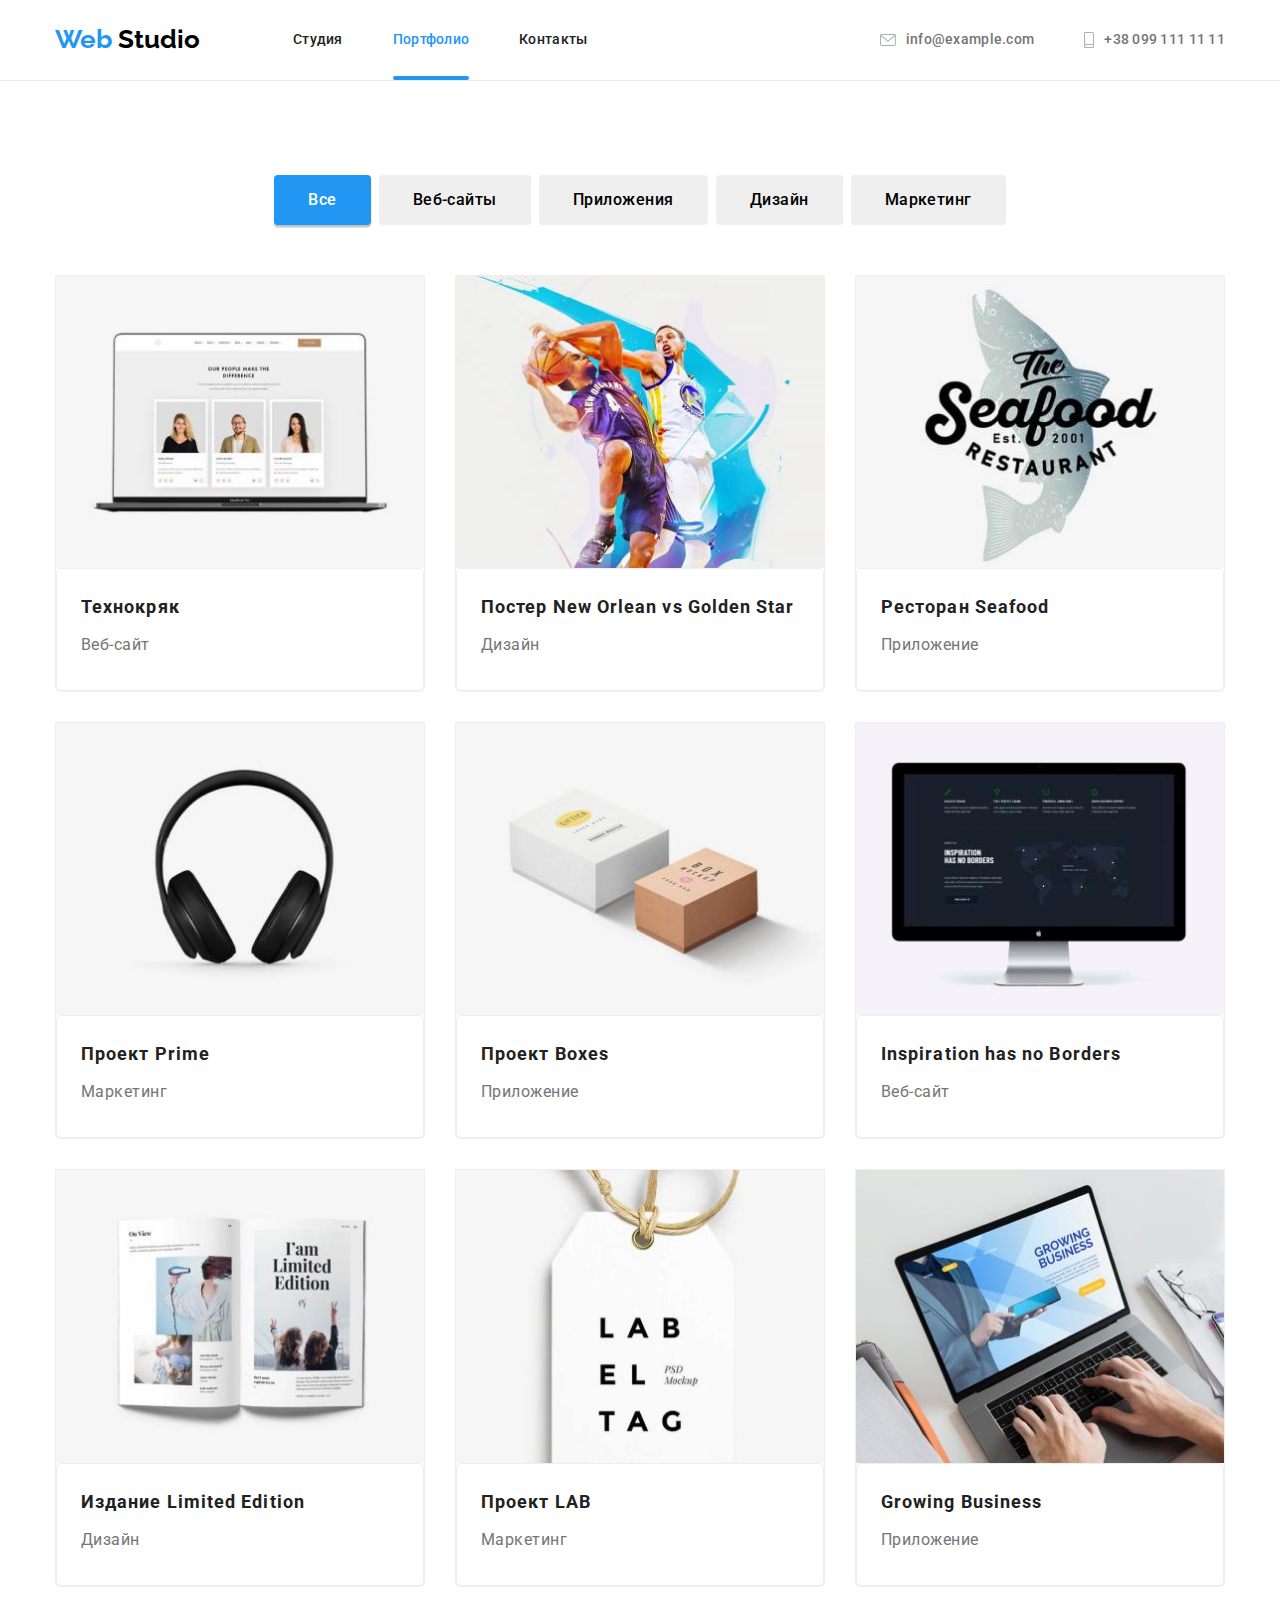
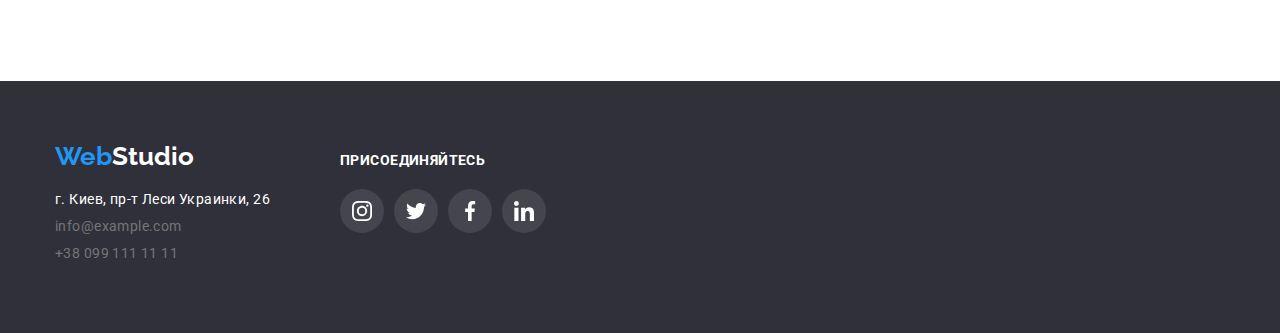
==== commit 5b842c17: "update" ====
--- a/portfolio.html
+++ b/portfolio.html
@@ -44,7 +44,7 @@
             <div class="container">
                 <h1 hidden>портфолио</h1>
                 <ul class="portfolio-button">
-                    <li class="item-button"> <button type="button" class="element">Все</button></li>
+                    <li class="item-button"> <button type="button" class="element element-all">Все</button></li>
                     <li class="item-button"> <button type="button" class="element">Веб-сайты</button></li>
                     <li class="item-button"> <button type="button" class="element">Приложения</button></li>
                     <li class="item-button"> <button type="button" class="element">Дизайн</button></li>
--- a/css/style.css
+++ b/css/style.css
@@ -81,18 +81,22 @@
   background-color: var(--logo-color);
   border-radius: 2px;
 }
-.link {
-  transition: color 250ms var(--time-transition);
-}
-
 .icon-envelope,
 .icon-smartphone {
   display: inline-flex;
   fill: #afb1b8;
+  transition: fill 250ms var(--time-transition);
 }
 .link-contact .icon-envelope {
   width: 16px;
   height: 12px;
+  margin-right: 10px;
+}
+.item-contact .icon-envelope {
+  align-items: center;
+}
+.link-contact .icon-smartphone {
+  margin-right: 10px;
 }
 .contact-header {
   display: inline-flex;
@@ -107,24 +111,6 @@
 .link-contact:focus .icon-smartphone {
   fill: var(--logo-color);
 }
-.link-contact {
-  transition: var(--animation);
-  transition: cubic-bezier(0.4, 0, 0.2, 1);
-}
-
-.item-contact .icon-envelope {
-  align-items: center;
-}
-.link-contact .icon-envelope {
-  margin-right: 10px;
-}
-.link-contact .icon-smartphone {
-  margin-right: 10px;
-}
-.iten-contact {
-  display: flex;
-  margin-left: auto;
-}
 .site-nav {
   display: flex;
   flex-direction: row;
@@ -150,7 +136,6 @@
 }
 .site-nav .item-contact:not(:last-child) {
   margin-right: 50px;
-  /*margin-left: 290px;*/
   margin-left: auto;
 }
 .contact:not(:last-child) {
@@ -172,12 +157,14 @@
   line-height: 1.14;
   letter-spacing: 0.02em;
   align-items: center;
+  transition: color 250ms var(--time-transition);
 }
 .site-nav .link-nav {
   color: var(--peculiarity-color);
 }
 .site-nav .link-contact {
   color: var(--text-color);
+  transition: color 250ms var(--time-transition);
 }
 .site-nav .link-nav:hover,
 .site-nav .link-nav:focus {
@@ -194,7 +181,6 @@
 .pointer {
   cursor: pointer;
   width: 200px;
-  /*height: 50px;*/
   left: 700px;
   top: 430px;
 }
@@ -204,8 +190,6 @@
   margin-bottom: 0;
   margin-left: auto;
   margin-right: auto;
-  /*width: 1600px;*/
-  /*height: 600px;*/
   background: var(--title-color, #2f303a);
   padding: 200px 0;
   text-align: center;
@@ -258,7 +242,8 @@
   text-align: center;
   letter-spacing: 0.03em;
 
-  transition-property: color 250ms var(--time-transition);
+  transition: color 250ms var(--time-transition),
+    background-color 250ms var(--time-transition);
 }
 .portfolio-button {
   display: flex;
@@ -266,9 +251,18 @@
   margin-left: auto;
   margin-right: auto;
   margin-bottom: 50px;
+  padding-left: 0;
+}
+.portfolio-button .element-all {
+  background-color: #2196f3;
+  color: #fff;
+  box-shadow: 0px 3px 1px rgba(0, 0, 0, 0.1), 0px 1px 2px rgba(0, 0, 0, 0.08),
+    0px 2px 2px rgba(0, 0, 0, 0.12);
+}
+.item-button .element-all {
+  background-color: #2196f3 currentColor;
 }
 .portfolio-button .element:not(:last-child) {
-  /*display: flex;*/
   margin-right: 8px;
 }
 .portfolio-button .item-button:not(:last-child) {
@@ -447,7 +441,8 @@
   border-radius: 50%;
   background-color: #fff;
 
-  transition: background-color 250ms var(--time-transition);
+  transition: fill 250ms var(--time-transition),
+    background-color 250ms var(--time-transition);
 }
 .social-icons-item + .social-icons-item {
   margin-left: 10px;
@@ -488,8 +483,7 @@
   border-radius: 4px;
   flex-basis: calc((100% - 180px) / 6);
 
-  transition: border 250ms var(--time-transition),
-    color 250ms var(--time-transition);
+  transition: border 250ms var(--time-transition);
 }
 .company-link:hover,
 .company-link:focus {
@@ -501,6 +495,7 @@
 }
 .company-link .company-icon {
   fill: #afb1b8;
+  transition: fill 250ms var(--time-transition);
 }
 .gallery {
   display: flex;
@@ -522,7 +517,9 @@
   flex-basis: calc((100% - 3 * 30px) / 3);
   border: 1px solid #eeeeee;
 
-  transition: box-shadow 250ms var(--time-transition);
+  transition: box-shadow 250ms var(--time-transition),
+    color 250ms var(--time-transition),
+    background-color 250ms var(--time-transition);
 }
 .gallery-item:hover {
   box-shadow: 0px 1px 1px rgba(0, 0, 0, 0.12), 0px 4px 4px rgba(0, 0, 0, 0.06),
@@ -532,11 +529,9 @@
   box-shadow: 0px 1px 1px rgba(0, 0, 0, 0.12), 0px 4px 4px rgba(0, 0, 0, 0.06),
     1px 4px 6px rgba(0, 0, 0, 0.16);
 }
-
 .gallery-item-link {
   display: block;
 }
-
 .gallery-item-text:hover .gallery-overlay,
 .gallery-item-link:focus .gallery-overlay {
   transform: translateY(0);
@@ -600,7 +595,8 @@
   border-radius: 50%;
   background-color: rgba(255, 255, 255, 0.1);
 
-  transition: background-color 250ms var(--time-transition);
+  transition: background-color 250ms var(--time-transition),
+    fill 250ms var(--time-transition);
 }
 .social-icons-footer + .social-icons-footer {
   margin-left: 10px;
@@ -617,6 +613,8 @@
   line-height: 1.14;
   color: var(--text-color);
   letter-spacing: 0.03em;
+
+  transition: color 250ms var(--time-transition);
 }
 .site-nav .link-footer:hover,
 .site-nav .link-footer:focus {
